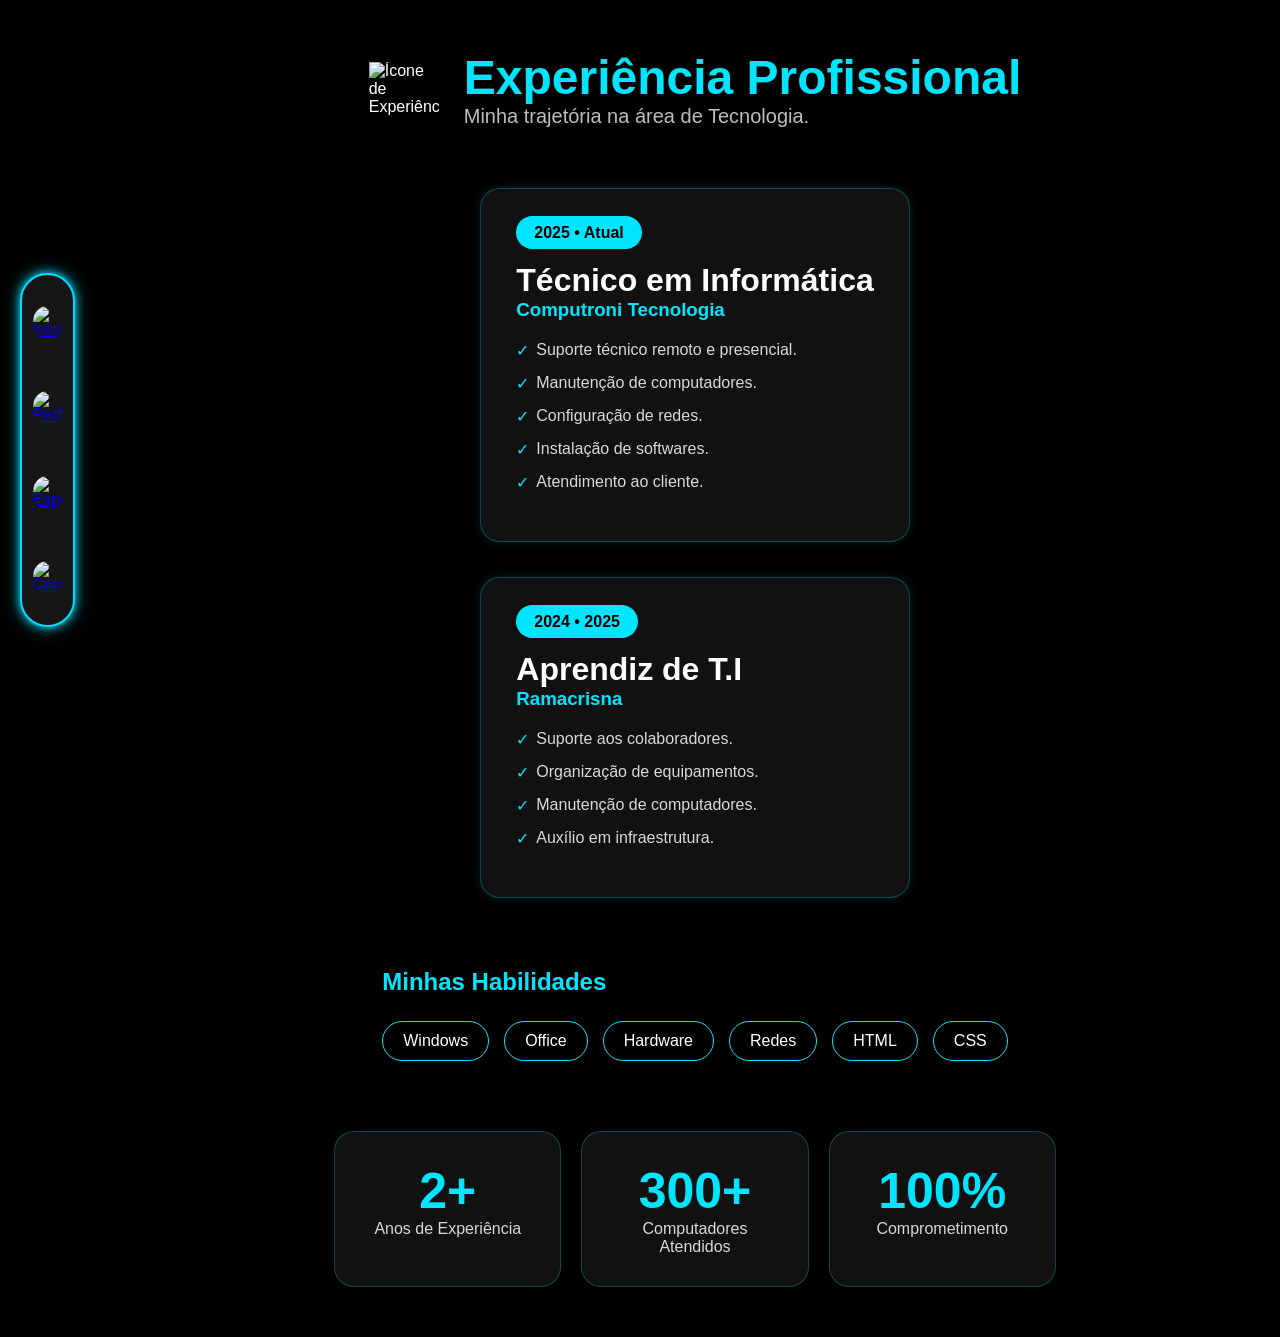
==== experiencia.html @ 867fa0ff "Add files via upload" ====
<!DOCTYPE html>
<html lang="pt-BR">

<head>

    <!-- Configurações básicas da página -->
    <meta charset="UTF-8">
    <meta name="viewport" content="width=device-width, initial-scale=1.0">

    <!-- Título exibido na aba do navegador -->
    <title>Experiência</title>

    <!-- Arquivo CSS global -->
    <link rel="stylesheet" href="style.css">

    <!-- Arquivo CSS específico da página Experiência -->
    <link rel="stylesheet" href="experiencia.css">

</head>

<body>

    <!-- Menu lateral de navegação -->
    <aside class="Menu">

        <a href="index.html"><img src="imagens/Icone Inicio.png" alt="Início"></a>
        <a href="perfil.html"><img src="imagens/Icone Perfil.png" alt="Perfil"></a>
        <a href="experiencia.html"><img src="imagens/Icone maleta.png" alt="Experiência"></a>
        <a href="contato.html"><img src="imagens/Icone Email.png" alt="Contato"></a>

    </aside>

    <!-- Conteúdo principal da página -->
    <main class="PaginaExperiencia">

        <!-- Cabeçalho da página -->
        <section class="Titulo">

            <img src="imagens/MaletaAzul.png" alt="Ícone de Experiência">

            <div>

                <h1>Experiência Profissional</h1>

                <p>Minha trajetória na área de Tecnologia.</p>

            </div>

        </section>

        <!-- Lista das experiências profissionais -->
        <section class="Experiencias">

            <!-- Experiência atual -->
            <div class="ExperienciaCard">

                <span class="Data">2025 • Atual</span>

                <h2>Técnico em Informática</h2>

                <h3>Computroni Tecnologia</h3>

                <ul>

                    <li>Suporte técnico remoto e presencial.</li>
                    <li>Manutenção de computadores.</li>
                    <li>Configuração de redes.</li>
                    <li>Instalação de softwares.</li>
                    <li>Atendimento ao cliente.</li>

                </ul>

            </div>

            <!-- Experiência anterior -->
            <div class="ExperienciaCard">

                <span class="Data">2024 • 2025</span>

                <h2>Aprendiz de T.I</h2>

                <h3>Ramacrisna</h3>

                <ul>

                    <li>Suporte aos colaboradores.</li>
                    <li>Organização de equipamentos.</li>
                    <li>Manutenção de computadores.</li>
                    <li>Auxílio em infraestrutura.</li>

                </ul>

            </div>

        </section>

        <!-- Tecnologias e ferramentas utilizadas -->
        <section class="Tecnologias">

            <h2>Minhas Habilidades</h2>

            <div class="Skills">

                <span>Windows</span>
                <span>Office</span>
                <span>Hardware</span>
                <span>Redes</span>
                <span>HTML</span>
                <span>CSS</span>

            </div>

        </section>

        <!-- Indicadores profissionais -->
        <section class="Estatisticas">

            <div>

                <h2>2+</h2>

                <p>Anos de Experiência</p>

            </div>

            <div>

                <h2>300+</h2>

                <p>Computadores Atendidos</p>

            </div>

            <div>

                <h2>100%</h2>

                <p>Comprometimento</p>

            </div>

        </section>

    </main>

    <!-- Arquivo JavaScript responsável pelas animações e interatividade -->
    <script src="script.js"></script>

</body>

</html>
---- style.css ----
/* ===========================
   Reset de estilos
   Remove margens e espaçamentos
   padrões do navegador
=========================== */

*{
    margin: 0;
    padding: 0;
    box-sizing: border-box;
}

/* ===========================
   Configuração geral da página
=========================== */

body{
    margin:0;
    background:#000;
    color:white;
    font-family:Arial, Helvetica, sans-serif;
}

/* ===========================
   Menu lateral fixo
=========================== */

.Menu{
    position: fixed;
    left: 20px;
    top: 50%;
    transform: translateY(-50%);

    width: 55px;
    padding: 20px 0;

    background: #161616;

    border: 2px solid #00d9ff;
    border-radius: 999px;

    display: flex;
    flex-direction: column;
    align-items: center;
    gap: 30px;

    box-shadow:
     0 0 10px #00e5ff,
     0 0 20px rgba(0, 217, 255, .4);
}

/* ===========================
   Área clicável dos botões
   do menu lateral
=========================== */

.Menu a{
    width: 55px;
    height: 55px;

    border-radius: 50%;

    display: flex;
    justify-content: center;
    align-items: center;

    transition: 0.3s;
}

/* ===========================
   Efeito ao passar o mouse
   sobre os botões do menu
=========================== */

.Menu a:hover{
    background: linear-gradient(90deg, #00d9ff, #004cff);

    transform: scale(1.15);

    box-shadow: 0 0 15px #00d9ff;
}

/* ===========================
   Tamanho dos ícones do menu
=========================== */

.Menu img{
    width: 30px;
    border-radius: 999px;
}

/* ===========================
   Área principal do site
=========================== */

main{
    margin-left:110px;

    min-height:100vh;

    width:calc(100% - 110px);

    display:flex;
    flex-direction:column;
    align-items:center;

    padding:50px 40px;
}

/* ===========================
   Estado inicial dos cards
   (invisíveis antes da animação)
=========================== */

.Card,
.CardPerfil,
.CardFormacao{

    opacity: 0;
    transform: translateY(50px);
    transition: .8s ease;

}

/* ===========================
   Estado final da animação
   quando os cards aparecem
=========================== */

.Card.aparecer,
.CardPerfil.aparecer,
.CardFormacao.aparecer{

    opacity: 1;
    transform: translateY(0);

}
---- experiencia.css ----
/* ==========================================
   Cabeçalho da página Experiência
========================================== */

.Titulo{
    display:flex;
    align-items:center;
    gap:25px;
    margin-bottom:60px;
}

/* Ícone do título */

.Titulo img{
    width:70px;
}

/* Título principal */

.Titulo h1{
    font-size:48px;
    color:#00e5ff;
}

/* Subtítulo */

.Titulo p{
    color:#bdbdbd;
    font-size:20px;
}

/* ==========================================
   Container das experiências profissionais
========================================== */

.Experiencias{
    display:flex;
    flex-direction:column;
    gap:35px;
}

/* ==========================================
   Card de experiência profissional
========================================== */

.ExperienciaCard{
    background:#111;

    border:1px solid rgba(0,229,255,.25);

    border-radius:20px;

    padding:35px;

    transition:.3s;

    box-shadow:0 0 10px rgba(0,229,255,.15);
}

/* Efeito ao passar o mouse sobre o card */

.ExperienciaCard:hover{
    transform:translateY(-8px);

    box-shadow:0 0 20px rgba(0,229,255,.35);

    border-color:#00e5ff;
}

/* ==========================================
   Período da experiência
========================================== */

.Data{
    background:#00e5ff;

    color:black;

    padding:8px 18px;

    border-radius:20px;

    font-weight:bold;
}

/* Cargo exercido */

.ExperienciaCard h2{
    margin-top:20px;

    color:white;

    font-size:32px;
}

/* Empresa */

.ExperienciaCard h3{
    color:#00e5ff;

    margin-bottom:20px;
}

/* ==========================================
   Lista de atividades desenvolvidas
========================================== */

.ExperienciaCard ul{

    list-style:none;

    padding:0;

}

/* Cada item da lista */

.ExperienciaCard li{

    margin:15px 0;

    padding-left:20px;

    position:relative;

    color:#d9d9d9;
}

/* Ícone de confirmação antes de cada item */

.ExperienciaCard li::before{

    content:"✓";

    position:absolute;

    left:0;

    color:#00e5ff;
}

/* ==========================================
   Seção de tecnologias utilizadas
========================================== */

.Tecnologias{

    margin-top:70px;

}

/* Título da seção */

.Tecnologias h2{

    color:#00e5ff;

    margin-bottom:25px;

}

/* Container das tecnologias */

.Skills{

    display:flex;

    flex-wrap:wrap;

    gap:15px;

}

/* Botão individual de tecnologia */

.Skills span{

    border:1px solid #00e5ff;

    padding:10px 20px;

    border-radius:50px;

    transition:.3s;

}

/* Efeito ao passar o mouse */

.Skills span:hover{

    background:#00e5ff;

    color:black;

}

/* ==========================================
   Seção de estatísticas profissionais
========================================== */

.Estatisticas{

    margin-top:70px;

    display:flex;

    justify-content:space-between;

    flex-wrap:wrap;

    gap:20px;

}

/* Card de estatística */

.Estatisticas div{

    flex:1;

    min-width:220px;

    background:#111;

    border:1px solid rgba(0,229,255,.25);

    border-radius:20px;

    padding:30px;

    text-align:center;

}

/* Número em destaque */

.Estatisticas h2{

    font-size:50px;

    color:#00e5ff;

}

/* Texto descritivo */

.Estatisticas p{

    color:#d9d9d9;

}
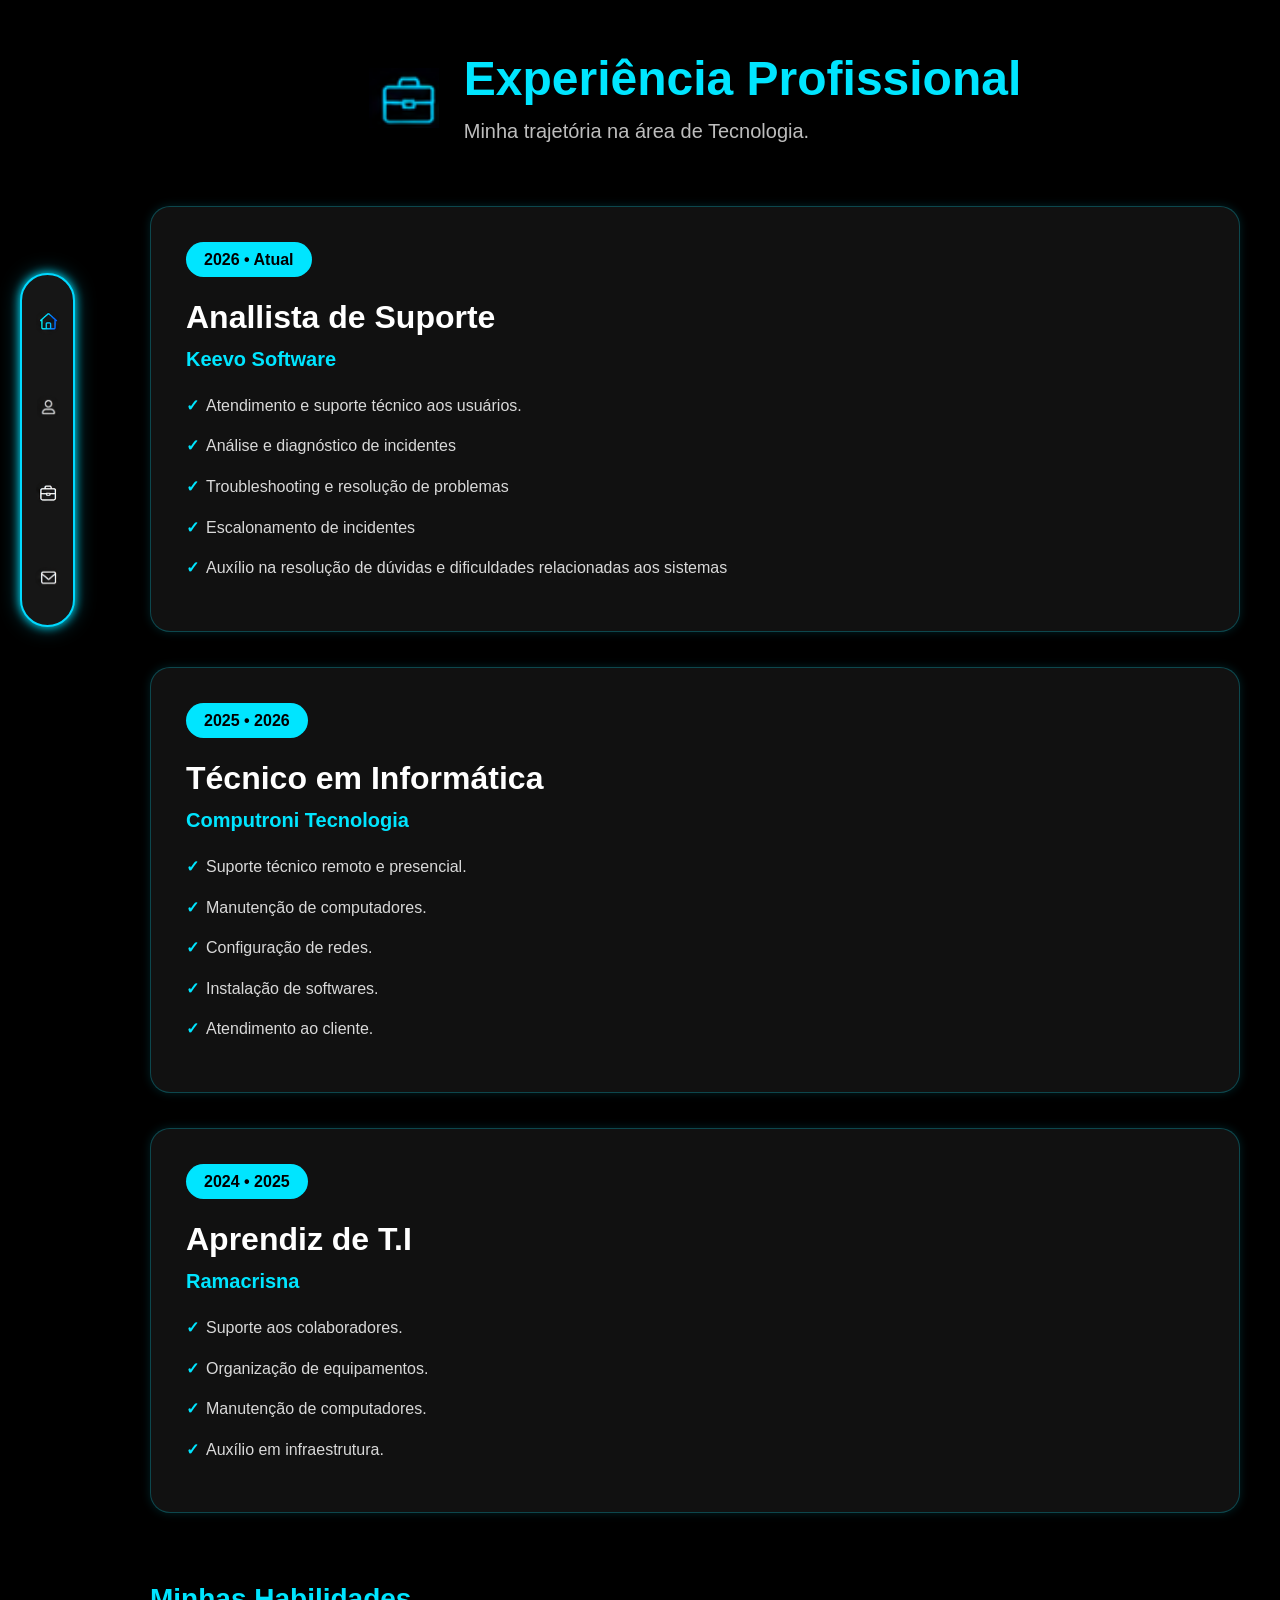
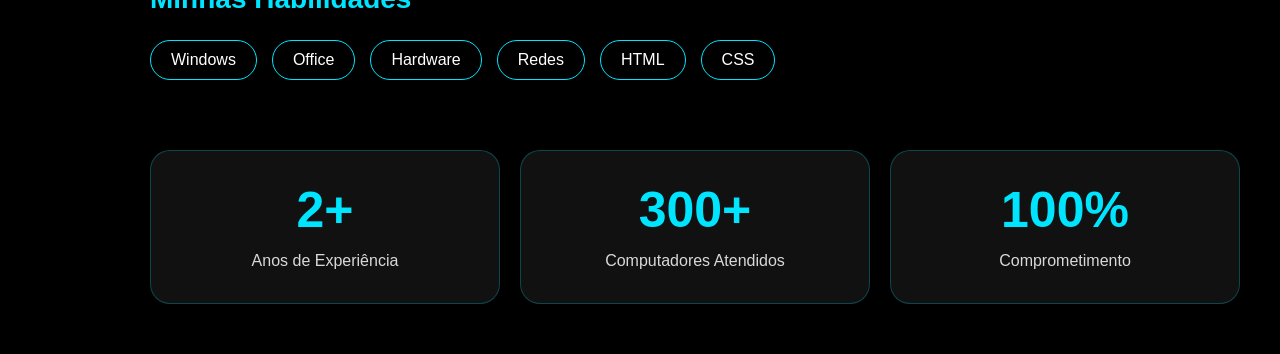
==== commit 89c953c7: "Update experiencia.html" ====
--- a/experiencia.html
+++ b/experiencia.html
@@ -48,13 +48,35 @@
 
         </section>
 
+        
         <!-- Lista das experiências profissionais -->
         <section class="Experiencias">
 
-            <!-- Experiência atual -->
+             <!-- Experiência atual -->
             <div class="ExperienciaCard">
 
-                <span class="Data">2025 • Atual</span>
+                <span class="Data">2026 • Atual</span>
+
+                <h2>Anallista de Suporte</h2>
+
+                <h3>Keevo Software</h3>
+
+                <ul>
+
+                    <li>Atendimento e suporte técnico aos usuários.</li>
+                    <li>Análise e diagnóstico de incidentes</li>
+                    <li>Troubleshooting e resolução de problemas</li>
+                    <li>Escalonamento de incidentes</li>
+                    <li>Auxílio na resolução de dúvidas e dificuldades relacionadas aos sistemas</li>
+
+                </ul>
+
+            </div>
+
+            <!-- Experiência Anterior -->
+            <div class="ExperienciaCard">
+
+                <span class="Data">2025 • 2026</span>
 
                 <h2>Técnico em Informática</h2>
 
@@ -148,4 +170,4 @@
 
 </body>
 
-</html>+</html>
--- a/style.css
+++ b/style.css
@@ -22,31 +22,212 @@
 }
 
 /* ===========================
-   Menu lateral fixo
-=========================== */
-
-.Menu{
+   Menu lateral - Desktop
+=========================== */
+
+.Menu {
     position: fixed;
+
     left: 20px;
     top: 50%;
+
     transform: translateY(-50%);
 
     width: 55px;
+
     padding: 20px 0;
 
     background: #161616;
 
     border: 2px solid #00d9ff;
+
     border-radius: 999px;
 
     display: flex;
+
     flex-direction: column;
+
     align-items: center;
+
     gap: 30px;
 
     box-shadow:
-     0 0 10px #00e5ff,
-     0 0 20px rgba(0, 217, 255, .4);
+        0 0 10px #00e5ff,
+        0 0 20px rgba(0, 217, 255, .4);
+
+    z-index: 1000;
+}
+
+
+/* ===========================
+   Links do menu
+=========================== */
+
+.Menu a {
+    width: 40px;
+    height: 40px;
+
+    display: flex;
+
+    align-items: center;
+    justify-content: center;
+
+    color: white;
+
+    text-decoration: none;
+
+    border-radius: 50%;
+
+    transition: 0.3s;
+}
+
+
+/* ===========================
+   Hover
+=========================== */
+
+.Menu a:hover {
+    color: #00e5ff;
+
+    transform: scale(1.15);
+
+    text-shadow:
+        0 0 5px #00e5ff,
+        0 0 10px #00e5ff;
+}
+
+
+/* ===========================
+   Ícones
+=========================== */
+
+.Menu img,
+.Menu i {
+    max-width: 25px;
+    max-height: 25px;
+
+    object-fit: contain;
+}
+
+
+/* ===========================
+   MOBILE
+=========================== */
+
+@media (max-width: 600px) {
+
+    .Menu {
+
+        left: 50%;
+        bottom: 12px;
+        top: auto;
+
+        transform: translateX(-50%);
+
+        width: calc(100% - 30px);
+
+        max-width: 400px;
+
+        height: 58px;
+
+        padding: 0 15px;
+
+        box-sizing: border-box;
+
+        border-radius: 999px;
+
+        display: flex;
+
+        flex-direction: row;
+
+        align-items: center;
+
+        justify-content: space-around;
+
+        gap: 0;
+
+        background: rgba(22, 22, 22, 0.95);
+
+        backdrop-filter: blur(10px);
+
+        -webkit-backdrop-filter: blur(10px);
+
+        box-shadow:
+            0 0 10px #00e5ff,
+            0 0 20px rgba(0, 217, 255, .4);
+
+        z-index: 1000;
+    }
+
+
+    /* Links */
+
+    .Menu a {
+
+        width: 42px;
+        height: 42px;
+
+        display: flex;
+
+        align-items: center;
+        justify-content: center;
+
+        border-radius: 50%;
+    }
+
+
+    /* Ícones */
+
+    .Menu img,
+    .Menu i {
+
+        max-width: 24px;
+        max-height: 24px;
+    }
+
+
+    /* Hover / toque */
+
+    .Menu a:hover {
+
+        transform: scale(1.1);
+
+        color: #00e5ff;
+    }
+}
+
+
+/* ===========================
+   CELULARES PEQUENOS
+=========================== */
+
+@media (max-width: 380px) {
+
+    .Menu {
+
+        width: calc(100% - 20px);
+
+        bottom: 8px;
+
+        height: 54px;
+
+        padding: 0 10px;
+    }
+
+
+    .Menu a {
+
+        width: 38px;
+        height: 38px;
+    }
+
+
+    .Menu img,
+    .Menu i {
+
+        max-width: 22px;
+        max-height: 22px;
+    }
 }
 
 /* ===========================
@@ -134,4 +315,178 @@
     opacity: 1;
     transform: translateY(0);
 
-}+}
+
+/* ==========================================
+   LAYOUT MOBILE
+   Menu passa para a parte inferior
+========================================== */
+
+@media (max-width: 600px) {
+
+    html,
+    body {
+        width: 100%;
+        max-width: 100%;
+
+        margin: 0;
+        padding: 0;
+
+        overflow-x: hidden;
+    }
+
+
+    /* ======================================
+       ÁREA PRINCIPAL
+    ====================================== */
+
+    main {
+        width: 100% !important;
+
+        max-width: 100% !important;
+
+        margin-left: 0 !important;
+
+        margin-right: 0 !important;
+
+        padding: 30px 15px 100px 15px !important;
+
+        box-sizing: border-box;
+
+        align-items: center;
+    }
+
+
+    /* ======================================
+       CONTAINERS DAS PÁGINAS
+    ====================================== */
+
+    .Pagina,
+    .PaginaPerfil {
+
+        width: 100% !important;
+
+        max-width: 100% !important;
+
+        margin-left: 0 !important;
+
+        margin-right: 0 !important;
+
+        box-sizing: border-box;
+    }
+
+
+    /* ======================================
+       SEÇÕES
+       
+       IMPORTANTE:
+       Não colocar width: 100% em toda section
+       indiscriminadamente, pois algumas seções
+       podem ter seu próprio layout.
+    ====================================== */
+
+    .Pagina > section,
+    .PaginaPerfil > section {
+
+        max-width: 100%;
+
+        box-sizing: border-box;
+    }
+
+
+    /* ======================================
+       MENU INFERIOR
+    ====================================== */
+
+    .Menu {
+
+        left: 50%;
+
+        right: auto;
+
+        top: auto;
+
+        bottom: 12px;
+
+        transform: translateX(-50%);
+
+        width: calc(100% - 30px);
+
+        max-width: 400px;
+
+        height: 58px;
+
+        padding: 0 15px;
+
+        box-sizing: border-box;
+
+        border-radius: 999px;
+
+        display: flex;
+
+        flex-direction: row;
+
+        align-items: center;
+
+        justify-content: space-around;
+
+        gap: 0;
+
+        background: rgba(22, 22, 22, 0.95);
+
+        backdrop-filter: blur(10px);
+
+        -webkit-backdrop-filter: blur(10px);
+
+        z-index: 1000;
+    }
+
+
+    /* ======================================
+       LINKS DO MENU
+    ====================================== */
+
+    .Menu a {
+
+        width: 42px;
+
+        height: 42px;
+
+        display: flex;
+
+        align-items: center;
+
+        justify-content: center;
+
+        border-radius: 50%;
+
+        flex-shrink: 0;
+    }
+
+
+    /* ======================================
+       ÍCONES
+    ====================================== */
+
+    .Menu img,
+    .Menu i {
+
+        max-width: 24px;
+
+        max-height: 24px;
+
+        object-fit: contain;
+    }
+
+
+    /* ======================================
+       HOVER
+    ====================================== */
+
+    .Menu a:hover {
+
+        transform: scale(1.1);
+
+        color: #00e5ff;
+    }
+}
--- a/experiencia.css
+++ b/experiencia.css
@@ -1,252 +1,676 @@
 /* ==========================================
-   Cabeçalho da página Experiência
-========================================== */
-
-.Titulo{
-    display:flex;
-    align-items:center;
-    gap:25px;
-    margin-bottom:60px;
-}
+   CABEÇALHO DA PÁGINA EXPERIÊNCIA
+========================================== */
+
+.Titulo {
+    display: flex;
+
+    align-items: center;
+
+    gap: 25px;
+
+    margin-bottom: 60px;
+}
+
 
 /* Ícone do título */
 
-.Titulo img{
-    width:70px;
-}
+.Titulo img {
+    width: 70px;
+
+    height: auto;
+
+    object-fit: contain;
+}
+
 
 /* Título principal */
 
-.Titulo h1{
-    font-size:48px;
-    color:#00e5ff;
-}
+.Titulo h1 {
+    font-size: 48px;
+
+    color: #00e5ff;
+
+    margin: 0;
+
+    line-height: 1.2;
+}
+
 
 /* Subtítulo */
 
-.Titulo p{
-    color:#bdbdbd;
-    font-size:20px;
-}
-
-/* ==========================================
-   Container das experiências profissionais
-========================================== */
-
-.Experiencias{
-    display:flex;
-    flex-direction:column;
-    gap:35px;
-}
-
-/* ==========================================
-   Card de experiência profissional
-========================================== */
-
-.ExperienciaCard{
-    background:#111;
-
-    border:1px solid rgba(0,229,255,.25);
-
-    border-radius:20px;
-
-    padding:35px;
-
-    transition:.3s;
-
-    box-shadow:0 0 10px rgba(0,229,255,.15);
-}
-
-/* Efeito ao passar o mouse sobre o card */
-
-.ExperienciaCard:hover{
-    transform:translateY(-8px);
-
-    box-shadow:0 0 20px rgba(0,229,255,.35);
-
-    border-color:#00e5ff;
-}
-
-/* ==========================================
-   Período da experiência
-========================================== */
-
-.Data{
-    background:#00e5ff;
-
-    color:black;
-
-    padding:8px 18px;
-
-    border-radius:20px;
-
-    font-weight:bold;
-}
-
-/* Cargo exercido */
-
-.ExperienciaCard h2{
-    margin-top:20px;
-
-    color:white;
-
-    font-size:32px;
-}
-
-/* Empresa */
-
-.ExperienciaCard h3{
-    color:#00e5ff;
-
-    margin-bottom:20px;
-}
-
-/* ==========================================
-   Lista de atividades desenvolvidas
-========================================== */
-
-.ExperienciaCard ul{
-
-    list-style:none;
-
-    padding:0;
-
-}
-
-/* Cada item da lista */
-
-.ExperienciaCard li{
-
-    margin:15px 0;
-
-    padding-left:20px;
-
-    position:relative;
-
-    color:#d9d9d9;
-}
-
-/* Ícone de confirmação antes de cada item */
-
-.ExperienciaCard li::before{
-
-    content:"✓";
-
-    position:absolute;
-
-    left:0;
-
-    color:#00e5ff;
-}
-
-/* ==========================================
-   Seção de tecnologias utilizadas
-========================================== */
-
-.Tecnologias{
-
-    margin-top:70px;
-
-}
-
-/* Título da seção */
-
-.Tecnologias h2{
-
-    color:#00e5ff;
-
-    margin-bottom:25px;
-
-}
-
-/* Container das tecnologias */
-
-.Skills{
-
-    display:flex;
-
-    flex-wrap:wrap;
-
-    gap:15px;
-
-}
-
-/* Botão individual de tecnologia */
-
-.Skills span{
-
-    border:1px solid #00e5ff;
-
-    padding:10px 20px;
-
-    border-radius:50px;
-
-    transition:.3s;
-
-}
+.Titulo p {
+    color: #bdbdbd;
+
+    font-size: 20px;
+
+    margin: 8px 0 0 0;
+
+    line-height: 1.5;
+}
+
+
+/* ==========================================
+   CONTAINER DAS EXPERIÊNCIAS
+========================================== */
+
+.Experiencias {
+    width: 100%;
+
+    display: flex;
+
+    flex-direction: column;
+
+    gap: 35px;
+
+    box-sizing: border-box;
+}
+
+
+/* ==========================================
+   CARD DE EXPERIÊNCIA PROFISSIONAL
+========================================== */
+
+.ExperienciaCard {
+    width: 100%;
+
+    box-sizing: border-box;
+
+    background: #111;
+
+    border: 1px solid rgba(0, 229, 255, .25);
+
+    border-radius: 20px;
+
+    padding: 35px;
+
+    transition: .3s;
+
+    box-shadow:
+        0 0 10px rgba(0, 229, 255, .15);
+}
+
 
 /* Efeito ao passar o mouse */
 
-.Skills span:hover{
-
-    background:#00e5ff;
-
-    color:black;
-
-}
-
-/* ==========================================
-   Seção de estatísticas profissionais
-========================================== */
-
-.Estatisticas{
-
-    margin-top:70px;
-
-    display:flex;
-
-    justify-content:space-between;
-
-    flex-wrap:wrap;
-
-    gap:20px;
-
-}
+.ExperienciaCard:hover {
+    transform: translateY(-8px);
+
+    box-shadow:
+        0 0 20px rgba(0, 229, 255, .35);
+
+    border-color: #00e5ff;
+}
+
+
+/* ==========================================
+   PERÍODO DA EXPERIÊNCIA
+========================================== */
+
+.Data {
+    display: inline-block;
+
+    background: #00e5ff;
+
+    color: black;
+
+    padding: 8px 18px;
+
+    border-radius: 20px;
+
+    font-weight: bold;
+
+    line-height: 1.2;
+}
+
+
+/* ==========================================
+   CARGO
+========================================== */
+
+.ExperienciaCard h2 {
+    margin-top: 20px;
+
+    margin-bottom: 8px;
+
+    color: white;
+
+    font-size: 32px;
+
+    line-height: 1.25;
+}
+
+
+/* ==========================================
+   EMPRESA
+========================================== */
+
+.ExperienciaCard h3 {
+    color: #00e5ff;
+
+    margin-top: 0;
+
+    margin-bottom: 20px;
+
+    font-size: 20px;
+
+    line-height: 1.4;
+}
+
+
+/* ==========================================
+   LISTA DE ATIVIDADES
+========================================== */
+
+.ExperienciaCard ul {
+    list-style: none;
+
+    padding: 0;
+
+    margin: 0;
+}
+
+
+/* Cada atividade */
+
+.ExperienciaCard li {
+    margin: 15px 0;
+
+    padding-left: 20px;
+
+    position: relative;
+
+    color: #d9d9d9;
+
+    line-height: 1.6;
+}
+
+
+/* Ícone de confirmação */
+
+.ExperienciaCard li::before {
+    content: "✓";
+
+    position: absolute;
+
+    left: 0;
+
+    color: #00e5ff;
+
+    font-weight: bold;
+}
+
+
+/* ==========================================
+   TECNOLOGIAS
+========================================== */
+
+.Tecnologias {
+    width: 100%;
+
+    margin-top: 70px;
+
+    box-sizing: border-box;
+}
+
+
+/* Título */
+
+.Tecnologias h2 {
+    color: #00e5ff;
+
+    margin-top: 0;
+
+    margin-bottom: 25px;
+
+    font-size: 28px;
+}
+
+
+/* Container */
+
+.Skills {
+    display: flex;
+
+    flex-wrap: wrap;
+
+    gap: 15px;
+}
+
+
+/* Tecnologia individual */
+
+.Skills span {
+    border: 1px solid #00e5ff;
+
+    padding: 10px 20px;
+
+    border-radius: 50px;
+
+    transition: .3s;
+
+    color: white;
+
+    white-space: nowrap;
+}
+
+
+/* Hover */
+
+.Skills span:hover {
+    background: #00e5ff;
+
+    color: black;
+}
+
+
+/* ==========================================
+   ESTATÍSTICAS PROFISSIONAIS
+========================================== */
+
+.Estatisticas {
+    width: 100%;
+
+    margin-top: 70px;
+
+    display: flex;
+
+    justify-content: space-between;
+
+    flex-wrap: wrap;
+
+    gap: 20px;
+
+    box-sizing: border-box;
+}
+
 
 /* Card de estatística */
 
-.Estatisticas div{
-
-    flex:1;
-
-    min-width:220px;
-
-    background:#111;
-
-    border:1px solid rgba(0,229,255,.25);
-
-    border-radius:20px;
-
-    padding:30px;
-
-    text-align:center;
-
-}
-
-/* Número em destaque */
-
-.Estatisticas h2{
-
-    font-size:50px;
-
-    color:#00e5ff;
-
-}
-
-/* Texto descritivo */
-
-.Estatisticas p{
-
-    color:#d9d9d9;
-
-}+.Estatisticas div {
+    flex: 1;
+
+    min-width: 220px;
+
+    background: #111;
+
+    border: 1px solid rgba(0, 229, 255, .25);
+
+    border-radius: 20px;
+
+    padding: 30px;
+
+    text-align: center;
+
+    box-sizing: border-box;
+}
+
+
+/* Número */
+
+.Estatisticas h2 {
+    font-size: 50px;
+
+    color: #00e5ff;
+
+    margin: 0 0 10px 0;
+}
+
+
+/* Texto */
+
+.Estatisticas p {
+    color: #d9d9d9;
+
+    margin: 0;
+
+    line-height: 1.5;
+}
+
+
+/* ==========================================
+   TABLET
+========================================== */
+
+@media (max-width: 900px) {
+
+    .Titulo {
+        gap: 18px;
+
+        margin-bottom: 45px;
+    }
+
+
+    .Titulo img {
+        width: 55px;
+    }
+
+
+    .Titulo h1 {
+        font-size: 40px;
+    }
+
+
+    .Titulo p {
+        font-size: 18px;
+    }
+
+
+    .ExperienciaCard {
+        padding: 28px;
+    }
+
+
+    .ExperienciaCard h2 {
+        font-size: 28px;
+    }
+
+
+    .Estatisticas div {
+        min-width: calc(50% - 10px);
+    }
+}
+
+
+/* ==========================================
+   CELULAR
+========================================== */
+
+@media (max-width: 600px) {
+
+    /* --------------------------------------
+       PÁGINA
+       
+       Remove espaço do antigo menu lateral
+    -------------------------------------- */
+
+    .Pagina,
+    .PaginaExperiencia,
+    main {
+        width: 100% !important;
+
+        max-width: 100% !important;
+
+        margin-left: 0 !important;
+
+        margin-right: 0 !important;
+
+        padding-left: 15px;
+
+        padding-right: 15px;
+
+        box-sizing: border-box;
+    }
+
+
+    /* --------------------------------------
+       CABEÇALHO
+    -------------------------------------- */
+
+    .Titulo {
+        width: 100%;
+
+        display: flex;
+
+        flex-direction: column;
+
+        align-items: center;
+
+        justify-content: center;
+
+        gap: 10px;
+
+        margin-bottom: 35px;
+
+        text-align: center;
+    }
+
+
+    .Titulo img {
+        width: 50px;
+
+        height: 50px;
+    }
+
+
+    .Titulo h1 {
+        font-size: 34px;
+
+        line-height: 1.2;
+
+        margin: 0;
+    }
+
+
+    .Titulo p {
+        font-size: 16px;
+
+        line-height: 1.5;
+
+        margin: 0;
+
+        max-width: 350px;
+    }
+
+
+    /* --------------------------------------
+       EXPERIÊNCIAS
+    -------------------------------------- */
+
+    .Experiencias {
+        width: 100%;
+
+        gap: 20px;
+    }
+
+
+    /* --------------------------------------
+       CARD
+    -------------------------------------- */
+
+    .ExperienciaCard {
+        width: 100%;
+
+        padding: 22px 18px;
+
+        box-sizing: border-box;
+
+        border-radius: 16px;
+    }
+
+
+    /* Remove animação no touch */
+
+    .ExperienciaCard:hover {
+        transform: none;
+
+        box-shadow:
+            0 0 10px rgba(0, 229, 255, .15);
+    }
+
+
+    /* --------------------------------------
+       DATA
+    -------------------------------------- */
+
+    .Data {
+        font-size: 13px;
+
+        padding: 7px 14px;
+    }
+
+
+    /* --------------------------------------
+       CARGO
+    -------------------------------------- */
+
+    .ExperienciaCard h2 {
+        font-size: 25px;
+
+        line-height: 1.3;
+
+        margin-top: 18px;
+
+        margin-bottom: 8px;
+    }
+
+
+    /* --------------------------------------
+       EMPRESA
+    -------------------------------------- */
+
+    .ExperienciaCard h3 {
+        font-size: 18px;
+
+        line-height: 1.4;
+
+        margin-bottom: 18px;
+    }
+
+
+    /* --------------------------------------
+       ATIVIDADES
+    -------------------------------------- */
+
+    .ExperienciaCard li {
+        font-size: 14px;
+
+        line-height: 1.7;
+
+        margin: 12px 0;
+
+        padding-left: 20px;
+    }
+
+
+    /* --------------------------------------
+       TECNOLOGIAS
+    -------------------------------------- */
+
+    .Tecnologias {
+        margin-top: 45px;
+    }
+
+
+    .Tecnologias h2 {
+        font-size: 24px;
+
+        margin-bottom: 18px;
+    }
+
+
+    .Skills {
+        gap: 10px;
+    }
+
+
+    .Skills span {
+        padding: 8px 14px;
+
+        font-size: 13px;
+    }
+
+
+    /* --------------------------------------
+       ESTATÍSTICAS
+    -------------------------------------- */
+
+    .Estatisticas {
+        margin-top: 45px;
+
+        flex-direction: column;
+
+        gap: 15px;
+
+        padding-bottom: 90px;
+    }
+
+
+    .Estatisticas div {
+        width: 100%;
+
+        min-width: 0;
+
+        padding: 22px 15px;
+
+        border-radius: 16px;
+    }
+
+
+    .Estatisticas h2 {
+        font-size: 40px;
+    }
+
+
+    .Estatisticas p {
+        font-size: 14px;
+    }
+}
+
+
+/* ==========================================
+   CELULARES PEQUENOS
+========================================== */
+
+@media (max-width: 380px) {
+
+    .Titulo {
+        margin-bottom: 30px;
+    }
+
+
+    .Titulo img {
+        width: 45px;
+
+        height: 45px;
+    }
+
+
+    .Titulo h1 {
+        font-size: 30px;
+    }
+
+
+    .Titulo p {
+        font-size: 14px;
+    }
+
+
+    .ExperienciaCard {
+        padding: 20px 15px;
+    }
+
+
+    .ExperienciaCard h2 {
+        font-size: 22px;
+    }
+
+
+    .ExperienciaCard h3 {
+        font-size: 17px;
+    }
+
+
+    .ExperienciaCard li {
+        font-size: 13px;
+
+        line-height: 1.6;
+    }
+
+
+    .Tecnologias h2 {
+        font-size: 22px;
+    }
+
+
+    .Skills span {
+        padding: 7px 12px;
+
+        font-size: 12px;
+    }
+
+
+    .Estatisticas h2 {
+        font-size: 36px;
+    }
+}
